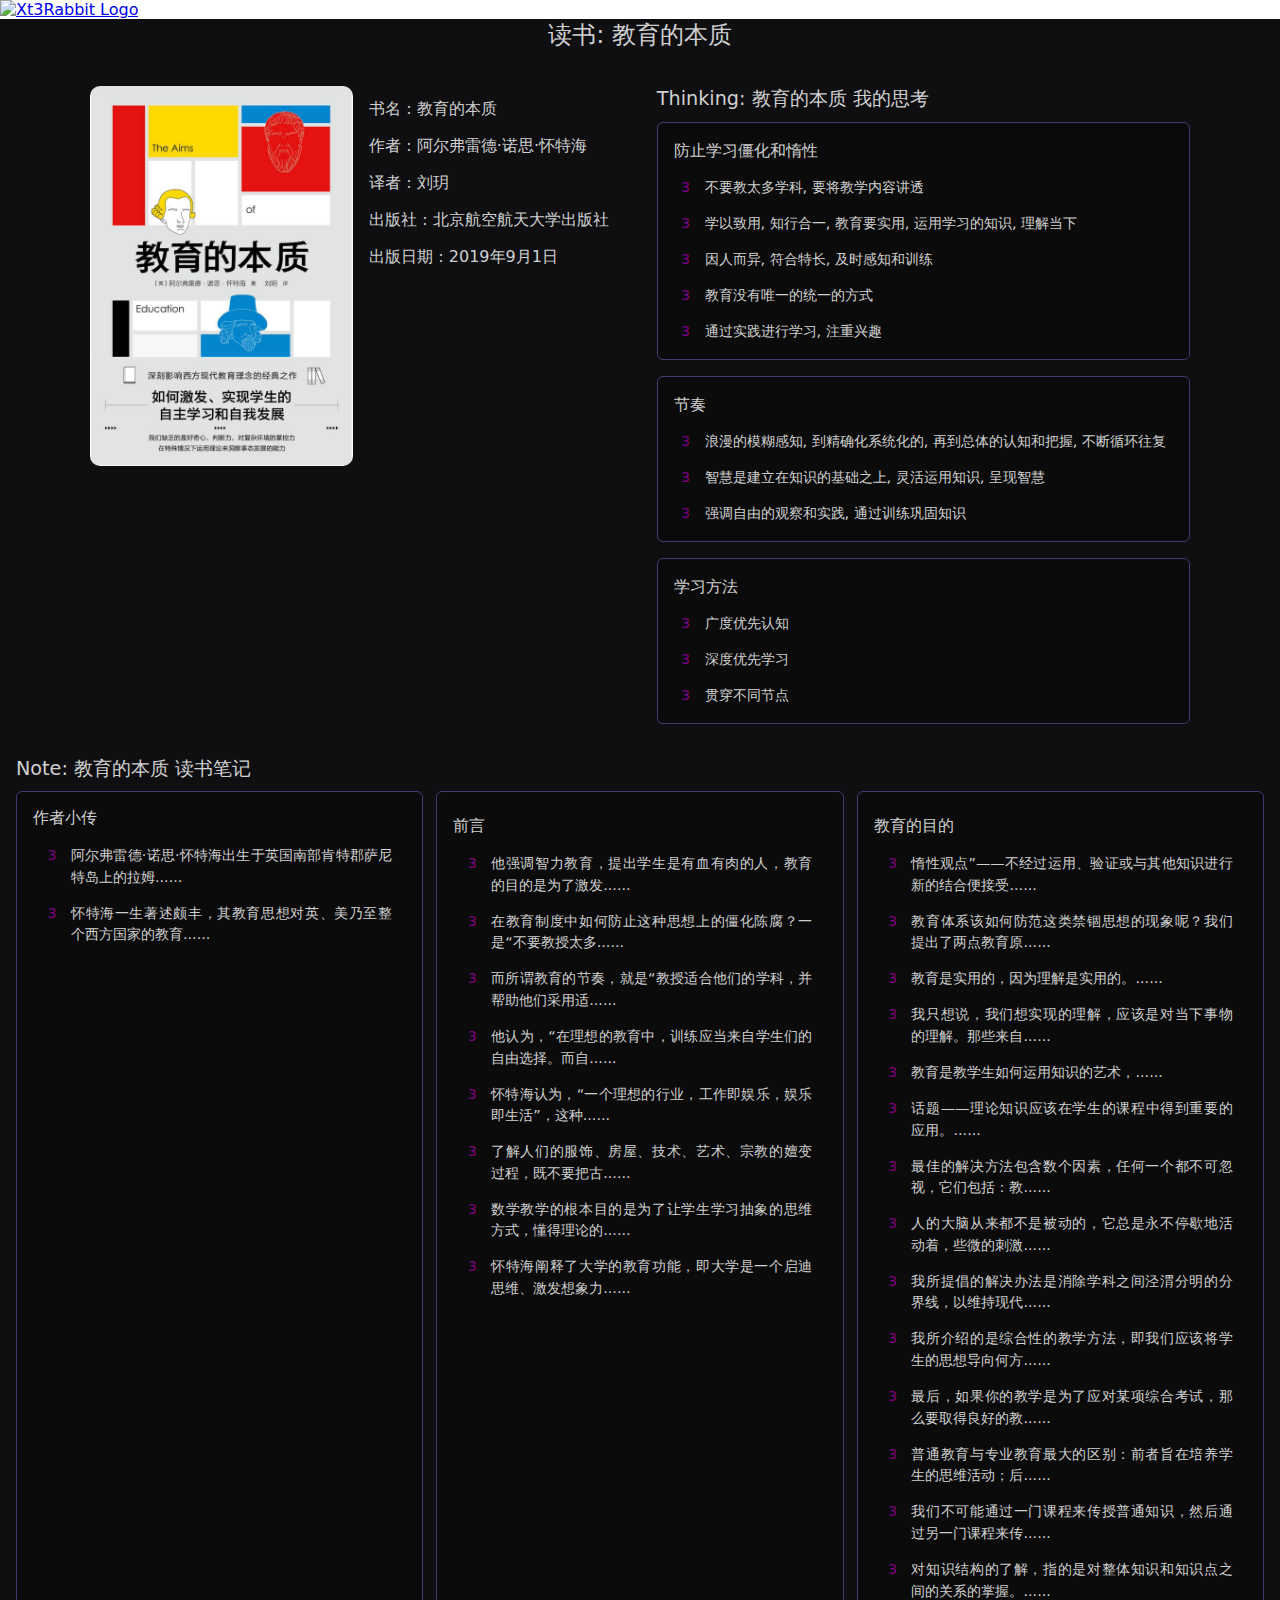
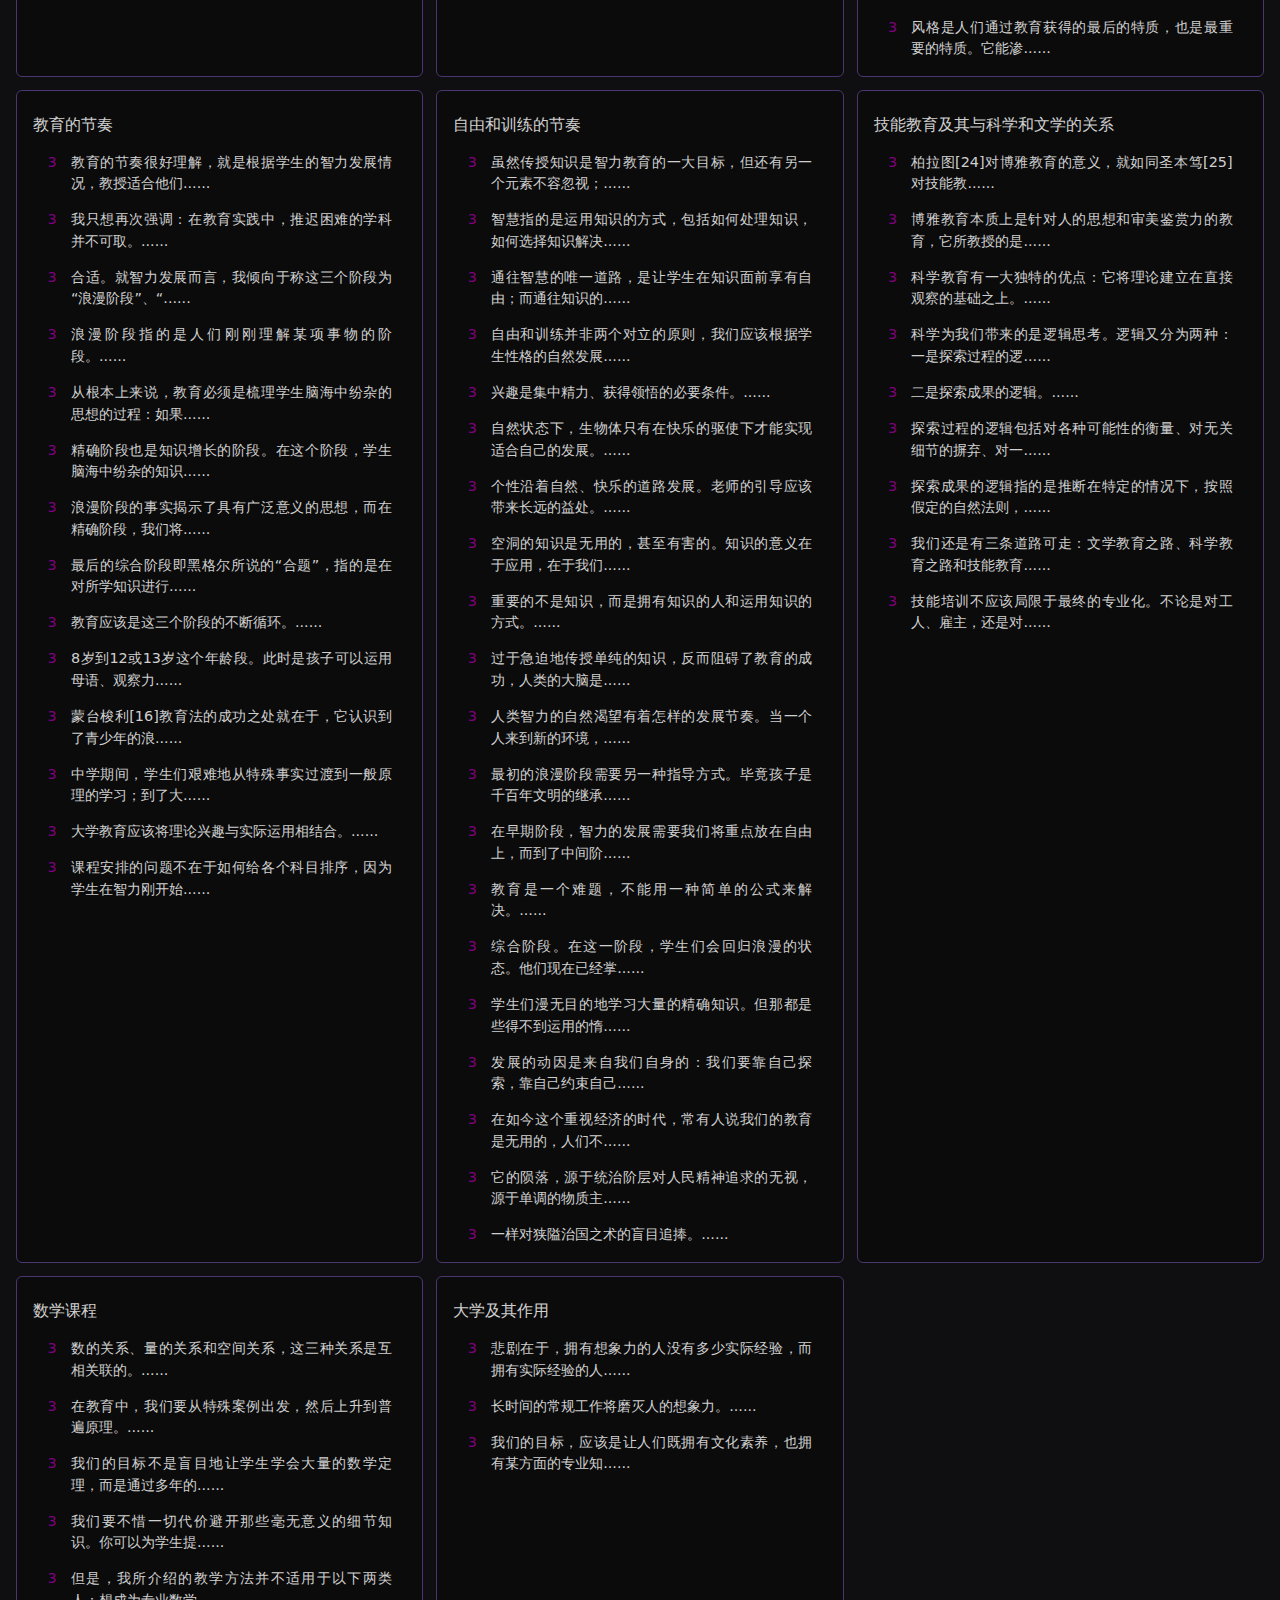
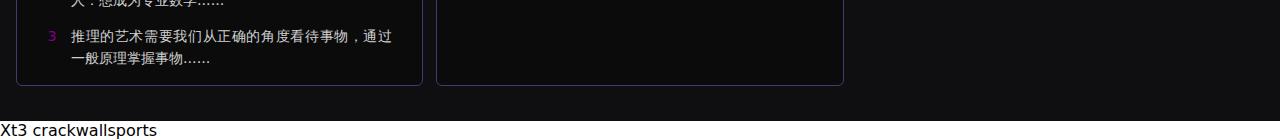
==== Topics/Notes/教育的本质/教育的本质.html @ 8de498bb "Update 20220826 修改样式" ====
<!DOCTYPE html>

  <html>
    <head>
      <meta charset='utf-8'>
      <link rel='stylesheet' href='/Space/style.css'>
      <link rel='stylesheet' href='style-show.css'>
    </head>
    <body>
      <header class='site-header'>
        <a class='logo' href='/Space/index.html'>
          <img src='/Space/Resource/carrot-y.png' alt='Xt3Rabbit Logo'>
        </a>
      </header>
      <div class='Content'>
        <div class='Title'>读书: 教育的本质
        </div>
        <br>
        <div class='Box'>
  <div class='Book'>
    <img class='Book-cover' src='Resource/教育的本质-封面.png' alt='教育的本质-封面'>
    <div class='Book-info'>
      <ul>
        <li>书名 : 教育的本质
        </li>
        <li>作者 : 阿尔弗雷德·诺思·怀特海
        </li>
        <li>译者 : 刘玥
        </li>
        <li>出版社 : 北京航空航天大学出版社
        </li>
        <li>出版日期 : 2019年9月1日
        </li>
      </ul>
    </div>
  </div>
  <div class='Thinking'>
    <div class='Thinking-title'>Thinking: 教育的本质 我的思考
    </div>
    <div class='Thinking-content'>
  <div class='o-list'>
  <div class='o-list-n'>
  <div class='o-kv'>
    <div class='o-kv-k'>防止学习僵化和惰性
    </div>
    <div class='o-kv-v'>
  <div class='o-list'>
  <div class='o-list-n'>不要教太多学科, 要将教学内容讲透
  </div>
  <div class='o-list-n'>学以致用, 知行合一, 教育要实用, 运用学习的知识, 理解当下
  </div>
  <div class='o-list-n'>因人而异, 符合特长, 及时感知和训练
  </div>
  <div class='o-list-n'>教育没有唯一的统一的方式
  </div>
  <div class='o-list-n'>通过实践进行学习, 注重兴趣
  </div>
  </div>
    </div>
  </div>
  </div>
  <div class='o-list-n'>
  <div class='o-kv'>
    <div class='o-kv-k'>节奏
    </div>
    <div class='o-kv-v'>
  <div class='o-list'>
  <div class='o-list-n'>浪漫的模糊感知, 到精确化系统化的, 再到总体的认知和把握, 不断循环往复
  </div>
  <div class='o-list-n'>智慧是建立在知识的基础之上, 灵活运用知识, 呈现智慧
  </div>
  <div class='o-list-n'>强调自由的观察和实践, 通过训练巩固知识
  </div>
  </div>
    </div>
  </div>
  </div>
  <div class='o-list-n'>
  <div class='o-kv'>
    <div class='o-kv-k'>学习方法
    </div>
    <div class='o-kv-v'>
  <div class='o-list'>
  <div class='o-list-n'>广度优先认知
  </div>
  <div class='o-list-n'>深度优先学习
  </div>
  <div class='o-list-n'>贯穿不同节点
  </div>
  </div>
    </div>
  </div>
  </div>
  </div>
    </div>
  </div>
  <div class='Note'>
    <div class='Note-title'>Note: 教育的本质 读书笔记
    </div>
    <div class='Note-chapters'>
  <div class='Chapter'>
    <div class='Chapter-title'>
      <div class='Title-content'>作者小传
      </div>
    </div>
  <div class='Chapter-text'>
    <div class='Text-content'>阿尔弗雷德·诺思·怀特海出生于英国南部肯特郡萨尼特岛上的拉姆......
    </div>
  </div>
  <div class='Chapter-text'>
    <div class='Text-content'>怀特海一生著述颇丰，其教育思想对英、美乃至整个西方国家的教育......
    </div>
  </div>
  </div>
  <div class='Chapter'>
    <div class='Chapter-title'>
      <div class='Title-content'>前言
      </div>
    </div>
  <div class='Chapter-text'>
    <div class='Text-content'>他强调智力教育，提出学生是有血有肉的人，教育的目的是为了激发......
    </div>
  </div>
  <div class='Chapter-text'>
    <div class='Text-content'>在教育制度中如何防止这种思想上的僵化陈腐？一是“不要教授太多......
    </div>
  </div>
  <div class='Chapter-text'>
    <div class='Text-content'>而所谓教育的节奏，就是“教授适合他们的学科，并帮助他们采用适......
    </div>
  </div>
  <div class='Chapter-text'>
    <div class='Text-content'>他认为，“在理想的教育中，训练应当来自学生们的自由选择。而自......
    </div>
  </div>
  <div class='Chapter-text'>
    <div class='Text-content'>怀特海认为，“一个理想的行业，工作即娱乐，娱乐即生活”，这种......
    </div>
  </div>
  <div class='Chapter-text'>
    <div class='Text-content'>了解人们的服饰、房屋、技术、艺术、宗教的嬗变过程，既不要把古......
    </div>
  </div>
  <div class='Chapter-text'>
    <div class='Text-content'>数学教学的根本目的是为了让学生学习抽象的思维方式，懂得理论的......
    </div>
  </div>
  <div class='Chapter-text'>
    <div class='Text-content'>怀特海阐释了大学的教育功能，即大学是一个启迪思维、激发想象力......
    </div>
  </div>
  </div>
  <div class='Chapter'>
    <div class='Chapter-title'>
      <div class='Title-content'>教育的目的
      </div>
    </div>
  <div class='Chapter-text'>
    <div class='Text-content'>惰性观点”——不经过运用、验证或与其他知识进行新的结合便接受......
    </div>
  </div>
  <div class='Chapter-text'>
    <div class='Text-content'>教育体系该如何防范这类禁锢思想的现象呢？我们提出了两点教育原......
    </div>
  </div>
  <div class='Chapter-text'>
    <div class='Text-content'>教育是实用的，因为理解是实用的。......
    </div>
  </div>
  <div class='Chapter-text'>
    <div class='Text-content'>我只想说，我们想实现的理解，应该是对当下事物的理解。那些来自......
    </div>
  </div>
  <div class='Chapter-text'>
    <div class='Text-content'>教育是教学生如何运用知识的艺术，......
    </div>
  </div>
  <div class='Chapter-text'>
    <div class='Text-content'>话题——理论知识应该在学生的课程中得到重要的应用。......
    </div>
  </div>
  <div class='Chapter-text'>
    <div class='Text-content'>最佳的解决方法包含数个因素，任何一个都不可忽视，它们包括：教......
    </div>
  </div>
  <div class='Chapter-text'>
    <div class='Text-content'>人的大脑从来都不是被动的，它总是永不停歇地活动着，些微的刺激......
    </div>
  </div>
  <div class='Chapter-text'>
    <div class='Text-content'>我所提倡的解决办法是消除学科之间泾渭分明的分界线，以维持现代......
    </div>
  </div>
  <div class='Chapter-text'>
    <div class='Text-content'>我所介绍的是综合性的教学方法，即我们应该将学生的思想导向何方......
    </div>
  </div>
  <div class='Chapter-text'>
    <div class='Text-content'>最后，如果你的教学是为了应对某项综合考试，那么要取得良好的教......
    </div>
  </div>
  <div class='Chapter-text'>
    <div class='Text-content'>普通教育与专业教育最大的区别：前者旨在培养学生的思维活动；后......
    </div>
  </div>
  <div class='Chapter-text'>
    <div class='Text-content'>我们不可能通过一门课程来传授普通知识，然后通过另一门课程来传......
    </div>
  </div>
  <div class='Chapter-text'>
    <div class='Text-content'>对知识结构的了解，指的是对整体知识和知识点之间的关系的掌握。......
    </div>
  </div>
  <div class='Chapter-text'>
    <div class='Text-content'>风格是人们通过教育获得的最后的特质，也是最重要的特质。它能渗......
    </div>
  </div>
  </div>
  <div class='Chapter'>
    <div class='Chapter-title'>
      <div class='Title-content'>教育的节奏
      </div>
    </div>
  <div class='Chapter-text'>
    <div class='Text-content'>教育的节奏很好理解，就是根据学生的智力发展情况，教授适合他们......
    </div>
  </div>
  <div class='Chapter-text'>
    <div class='Text-content'>我只想再次强调：在教育实践中，推迟困难的学科并不可取。......
    </div>
  </div>
  <div class='Chapter-text'>
    <div class='Text-content'>合适。就智力发展而言，我倾向于称这三个阶段为“浪漫阶段”、“......
    </div>
  </div>
  <div class='Chapter-text'>
    <div class='Text-content'>浪漫阶段指的是人们刚刚理解某项事物的阶段。......
    </div>
  </div>
  <div class='Chapter-text'>
    <div class='Text-content'>从根本上来说，教育必须是梳理学生脑海中纷杂的思想的过程：如果......
    </div>
  </div>
  <div class='Chapter-text'>
    <div class='Text-content'>精确阶段也是知识增长的阶段。在这个阶段，学生脑海中纷杂的知识......
    </div>
  </div>
  <div class='Chapter-text'>
    <div class='Text-content'>浪漫阶段的事实揭示了具有广泛意义的思想，而在精确阶段，我们将......
    </div>
  </div>
  <div class='Chapter-text'>
    <div class='Text-content'>最后的综合阶段即黑格尔所说的“合题”，指的是在对所学知识进行......
    </div>
  </div>
  <div class='Chapter-text'>
    <div class='Text-content'>教育应该是这三个阶段的不断循环。......
    </div>
  </div>
  <div class='Chapter-text'>
    <div class='Text-content'>8岁到12或13岁这个年龄段。此时是孩子可以运用母语、观察力......
    </div>
  </div>
  <div class='Chapter-text'>
    <div class='Text-content'>蒙台梭利[16]教育法的成功之处就在于，它认识到了青少年的浪......
    </div>
  </div>
  <div class='Chapter-text'>
    <div class='Text-content'>中学期间，学生们艰难地从特殊事实过渡到一般原理的学习；到了大......
    </div>
  </div>
  <div class='Chapter-text'>
    <div class='Text-content'>大学教育应该将理论兴趣与实际运用相结合。......
    </div>
  </div>
  <div class='Chapter-text'>
    <div class='Text-content'>课程安排的问题不在于如何给各个科目排序，因为学生在智力刚开始......
    </div>
  </div>
  </div>
  <div class='Chapter'>
    <div class='Chapter-title'>
      <div class='Title-content'>自由和训练的节奏
      </div>
    </div>
  <div class='Chapter-text'>
    <div class='Text-content'>虽然传授知识是智力教育的一大目标，但还有另一个元素不容忽视；......
    </div>
  </div>
  <div class='Chapter-text'>
    <div class='Text-content'>智慧指的是运用知识的方式，包括如何处理知识，如何选择知识解决......
    </div>
  </div>
  <div class='Chapter-text'>
    <div class='Text-content'>通往智慧的唯一道路，是让学生在知识面前享有自由；而通往知识的......
    </div>
  </div>
  <div class='Chapter-text'>
    <div class='Text-content'>自由和训练并非两个对立的原则，我们应该根据学生性格的自然发展......
    </div>
  </div>
  <div class='Chapter-text'>
    <div class='Text-content'>兴趣是集中精力、获得领悟的必要条件。......
    </div>
  </div>
  <div class='Chapter-text'>
    <div class='Text-content'>自然状态下，生物体只有在快乐的驱使下才能实现适合自己的发展。......
    </div>
  </div>
  <div class='Chapter-text'>
    <div class='Text-content'>个性沿着自然、快乐的道路发展。老师的引导应该带来长远的益处。......
    </div>
  </div>
  <div class='Chapter-text'>
    <div class='Text-content'>空洞的知识是无用的，甚至有害的。知识的意义在于应用，在于我们......
    </div>
  </div>
  <div class='Chapter-text'>
    <div class='Text-content'>重要的不是知识，而是拥有知识的人和运用知识的方式。......
    </div>
  </div>
  <div class='Chapter-text'>
    <div class='Text-content'>过于急迫地传授单纯的知识，反而阻碍了教育的成功，人类的大脑是......
    </div>
  </div>
  <div class='Chapter-text'>
    <div class='Text-content'>人类智力的自然渴望有着怎样的发展节奏。当一个人来到新的环境，......
    </div>
  </div>
  <div class='Chapter-text'>
    <div class='Text-content'>最初的浪漫阶段需要另一种指导方式。毕竟孩子是千百年文明的继承......
    </div>
  </div>
  <div class='Chapter-text'>
    <div class='Text-content'>在早期阶段，智力的发展需要我们将重点放在自由上，而到了中间阶......
    </div>
  </div>
  <div class='Chapter-text'>
    <div class='Text-content'>教育是一个难题，不能用一种简单的公式来解决。......
    </div>
  </div>
  <div class='Chapter-text'>
    <div class='Text-content'>综合阶段。在这一阶段，学生们会回归浪漫的状态。他们现在已经掌......
    </div>
  </div>
  <div class='Chapter-text'>
    <div class='Text-content'>学生们漫无目的地学习大量的精确知识。但那都是些得不到运用的惰......
    </div>
  </div>
  <div class='Chapter-text'>
    <div class='Text-content'>发展的动因是来自我们自身的：我们要靠自己探索，靠自己约束自己......
    </div>
  </div>
  <div class='Chapter-text'>
    <div class='Text-content'>在如今这个重视经济的时代，常有人说我们的教育是无用的，人们不......
    </div>
  </div>
  <div class='Chapter-text'>
    <div class='Text-content'>它的陨落，源于统治阶层对人民精神追求的无视，源于单调的物质主......
    </div>
  </div>
  <div class='Chapter-text'>
    <div class='Text-content'>一样对狭隘治国之术的盲目追捧。......
    </div>
  </div>
  </div>
  <div class='Chapter'>
    <div class='Chapter-title'>
      <div class='Title-content'>技能教育及其与科学和文学的关系
      </div>
    </div>
  <div class='Chapter-text'>
    <div class='Text-content'>柏拉图[24]对博雅教育的意义，就如同圣本笃[25]对技能教......
    </div>
  </div>
  <div class='Chapter-text'>
    <div class='Text-content'>博雅教育本质上是针对人的思想和审美鉴赏力的教育，它所教授的是......
    </div>
  </div>
  <div class='Chapter-text'>
    <div class='Text-content'>科学教育有一大独特的优点：它将理论建立在直接观察的基础之上。......
    </div>
  </div>
  <div class='Chapter-text'>
    <div class='Text-content'>科学为我们带来的是逻辑思考。逻辑又分为两种：一是探索过程的逻......
    </div>
  </div>
  <div class='Chapter-text'>
    <div class='Text-content'>二是探索成果的逻辑。......
    </div>
  </div>
  <div class='Chapter-text'>
    <div class='Text-content'>探索过程的逻辑包括对各种可能性的衡量、对无关细节的摒弃、对一......
    </div>
  </div>
  <div class='Chapter-text'>
    <div class='Text-content'>探索成果的逻辑指的是推断在特定的情况下，按照假定的自然法则，......
    </div>
  </div>
  <div class='Chapter-text'>
    <div class='Text-content'>我们还是有三条道路可走：文学教育之路、科学教育之路和技能教育......
    </div>
  </div>
  <div class='Chapter-text'>
    <div class='Text-content'>技能培训不应该局限于最终的专业化。不论是对工人、雇主，还是对......
    </div>
  </div>
  </div>
  <div class='Chapter'>
    <div class='Chapter-title'>
      <div class='Title-content'>数学课程
      </div>
    </div>
  <div class='Chapter-text'>
    <div class='Text-content'>数的关系、量的关系和空间关系，这三种关系是互相关联的。......
    </div>
  </div>
  <div class='Chapter-text'>
    <div class='Text-content'>在教育中，我们要从特殊案例出发，然后上升到普遍原理。......
    </div>
  </div>
  <div class='Chapter-text'>
    <div class='Text-content'>我们的目标不是盲目地让学生学会大量的数学定理，而是通过多年的......
    </div>
  </div>
  <div class='Chapter-text'>
    <div class='Text-content'>我们要不惜一切代价避开那些毫无意义的细节知识。你可以为学生提......
    </div>
  </div>
  <div class='Chapter-text'>
    <div class='Text-content'>但是，我所介绍的教学方法并不适用于以下两类人：想成为专业数学......
    </div>
  </div>
  <div class='Chapter-text'>
    <div class='Text-content'>推理的艺术需要我们从正确的角度看待事物，通过一般原理掌握事物......
    </div>
  </div>
  </div>
  <div class='Chapter'>
    <div class='Chapter-title'>
      <div class='Title-content'>大学及其作用
      </div>
    </div>
  <div class='Chapter-text'>
    <div class='Text-content'>悲剧在于，拥有想象力的人没有多少实际经验，而拥有实际经验的人......
    </div>
  </div>
  <div class='Chapter-text'>
    <div class='Text-content'>长时间的常规工作将磨灭人的想象力。......
    </div>
  </div>
  <div class='Chapter-text'>
    <div class='Text-content'>我们的目标，应该是让人们既拥有文化素养，也拥有某方面的专业知......
    </div>
  </div>
  </div>
    </div>
  </div>
        </div>
        <br>
      </div>
      <footer class='site-footer'>Xt3 crackwallsports
      </footer>
    </body>
  </html>
---- Topics/Notes/教育的本质/style-show.css ----
/* 全局 盒模型 设置 */
:root {
    box-sizing: border-box;
    font-size: 1.5em;
}
*, ::before, ::after {
    box-sizing: inherit;
}

body {
    font-family: system-ui;
    margin: 0;
    padding: 0;
}

ul {
    list-style-type: none;
    padding: 0;
    margin: 0;
}

@media (min-width: 50em){
    :root {
        font-size: 1em;        
    }

}


.Content {
    margin: 0 auto;
    background-color: rgba(15, 15, 18, 1);
    color: rgb(208, 208, 208);
}
.Title {
    text-align: center;
    font-size: 1.5rem;
}
.Box {
    display: flex;
    flex-wrap: wrap;
    justify-content: center;
}



.Book {
    padding: 1em;
    display: flex;
    flex-wrap: wrap;
    justify-content: center;
}
img.Book-cover {
    max-height: 380px;
    border-radius: 10px;
}
.Book-info {
    padding: .8em 1em; 
}
.Book-info li+li {
    padding-top: 1em;
}







.Thinking {
    padding: 1em;
}
.Thinking-title {
    margin-bottom: .5em;
    font-size: 1.2rem;
    
}
.Thinking-content {
    line-height: 1.5;
    
}

.o-list{
  
}
.o-kv-v .o-list-n::before{
    content: "3";
    margin-right: 1em;
    color: purple;
    vertical-align: baseline;
}
.o-list-n{
    padding: 1em;
    border: 1px solid rgb(75, 54, 113);
    border-radius: 6px;
    background-color: rgba(11, 11, 11, 1);
    color: color: rgb(208, 208, 208);
}
.o-list-n + .o-list-n {
    margin-top: 1em;
}

.o-kv{}
.o-kv-k{
}
.o-kv-v{
    margin-top: 1em;
    font-size: .9em;
}
.o-kv-v .o-list-n {
    border: 0;
    padding: 0 .5em;
}
.o-kv .o-kv {
    font-size: .95em;
}


.Note {
    padding: 1em;
    width: 100%;
}
.Note-title {
    margin-bottom: .5em;
    font-size: 1.2rem;
}
.Note-chapters {
    display: grid;
    grid-template-columns: repeat(auto-fill, minmax(380px, 1fr));
    grid-gap: .8em;
    justify-items: center;   
}
.Chapter {
    padding: 1em;
    border: 1px solid rgb(75, 54, 113);
    border-radius: 6px;
    background-color: rgba(11, 11, 11, 1);
    color: color: rgb(208, 208, 208);
    
}

.Chapter + .Chapter {
    padding-top: 1.5em;
}
.Chapter-title {
    margin-bottom: 1em;
}
.Title-content {
}

.Chapter-text {
    padding: 0 1em;
    font-size: 0.9rem;
    display: flex;
    align-items: baseline;
}
.Chapter-text + .Chapter-text {
    padding-top: 1em;
}
.Chapter-text::before{
    content: "3";
    margin-right: 1em;
    color: purple;
    vertical-align: baseline;
    
}
.Text-content {
    
    text-align: justify;
    line-height: 1.5;
}
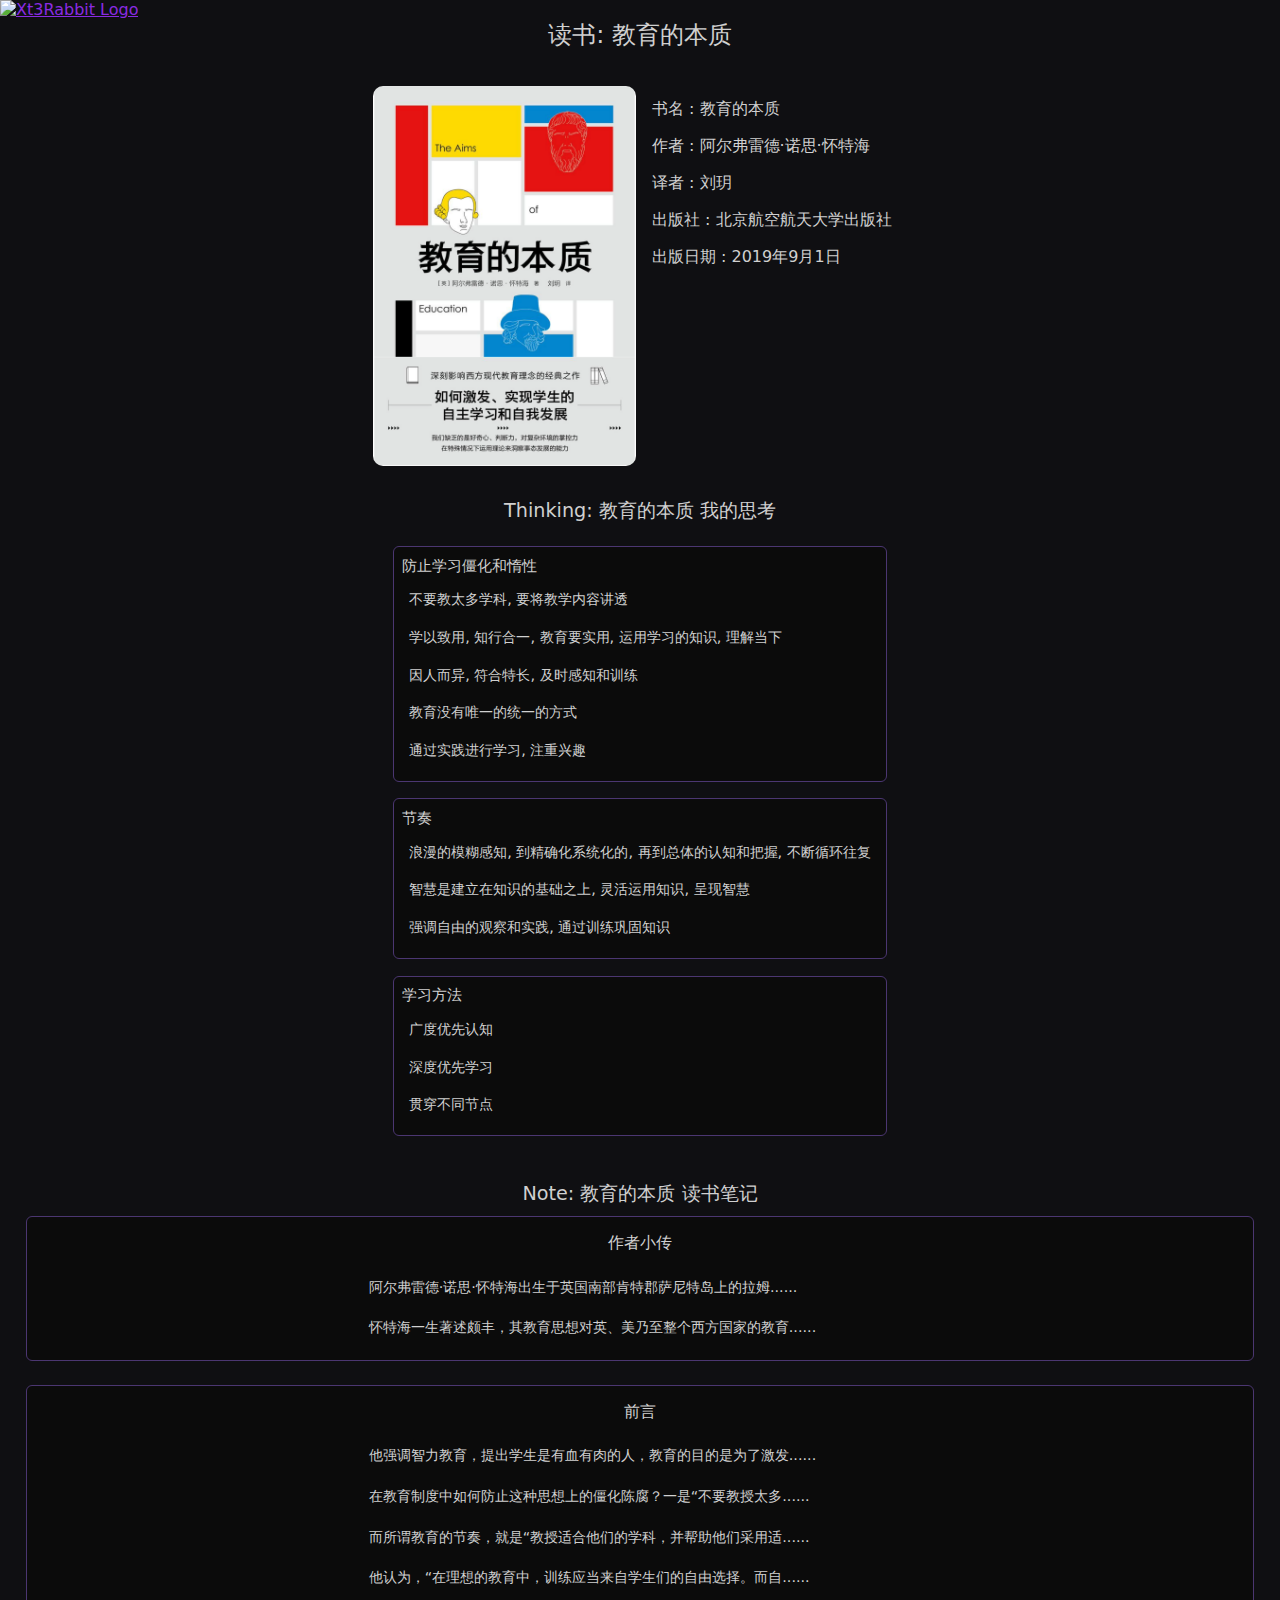
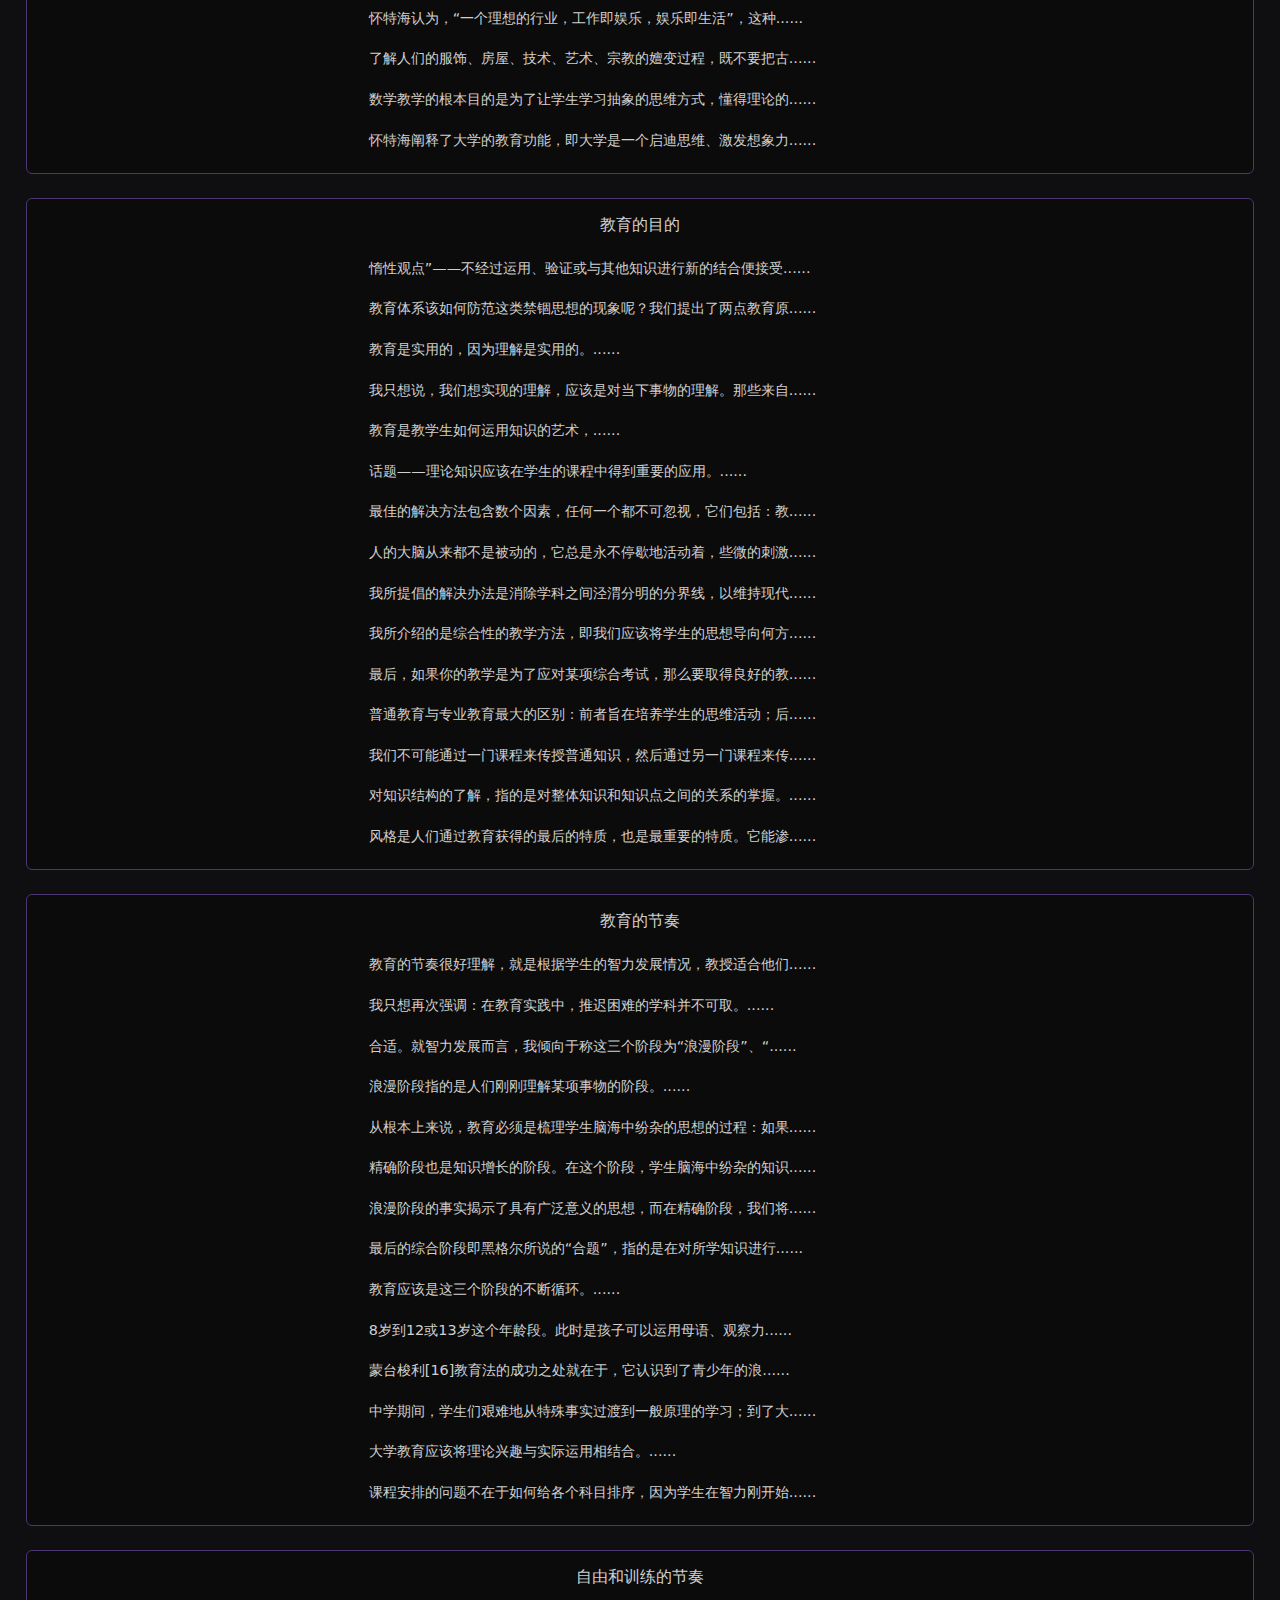
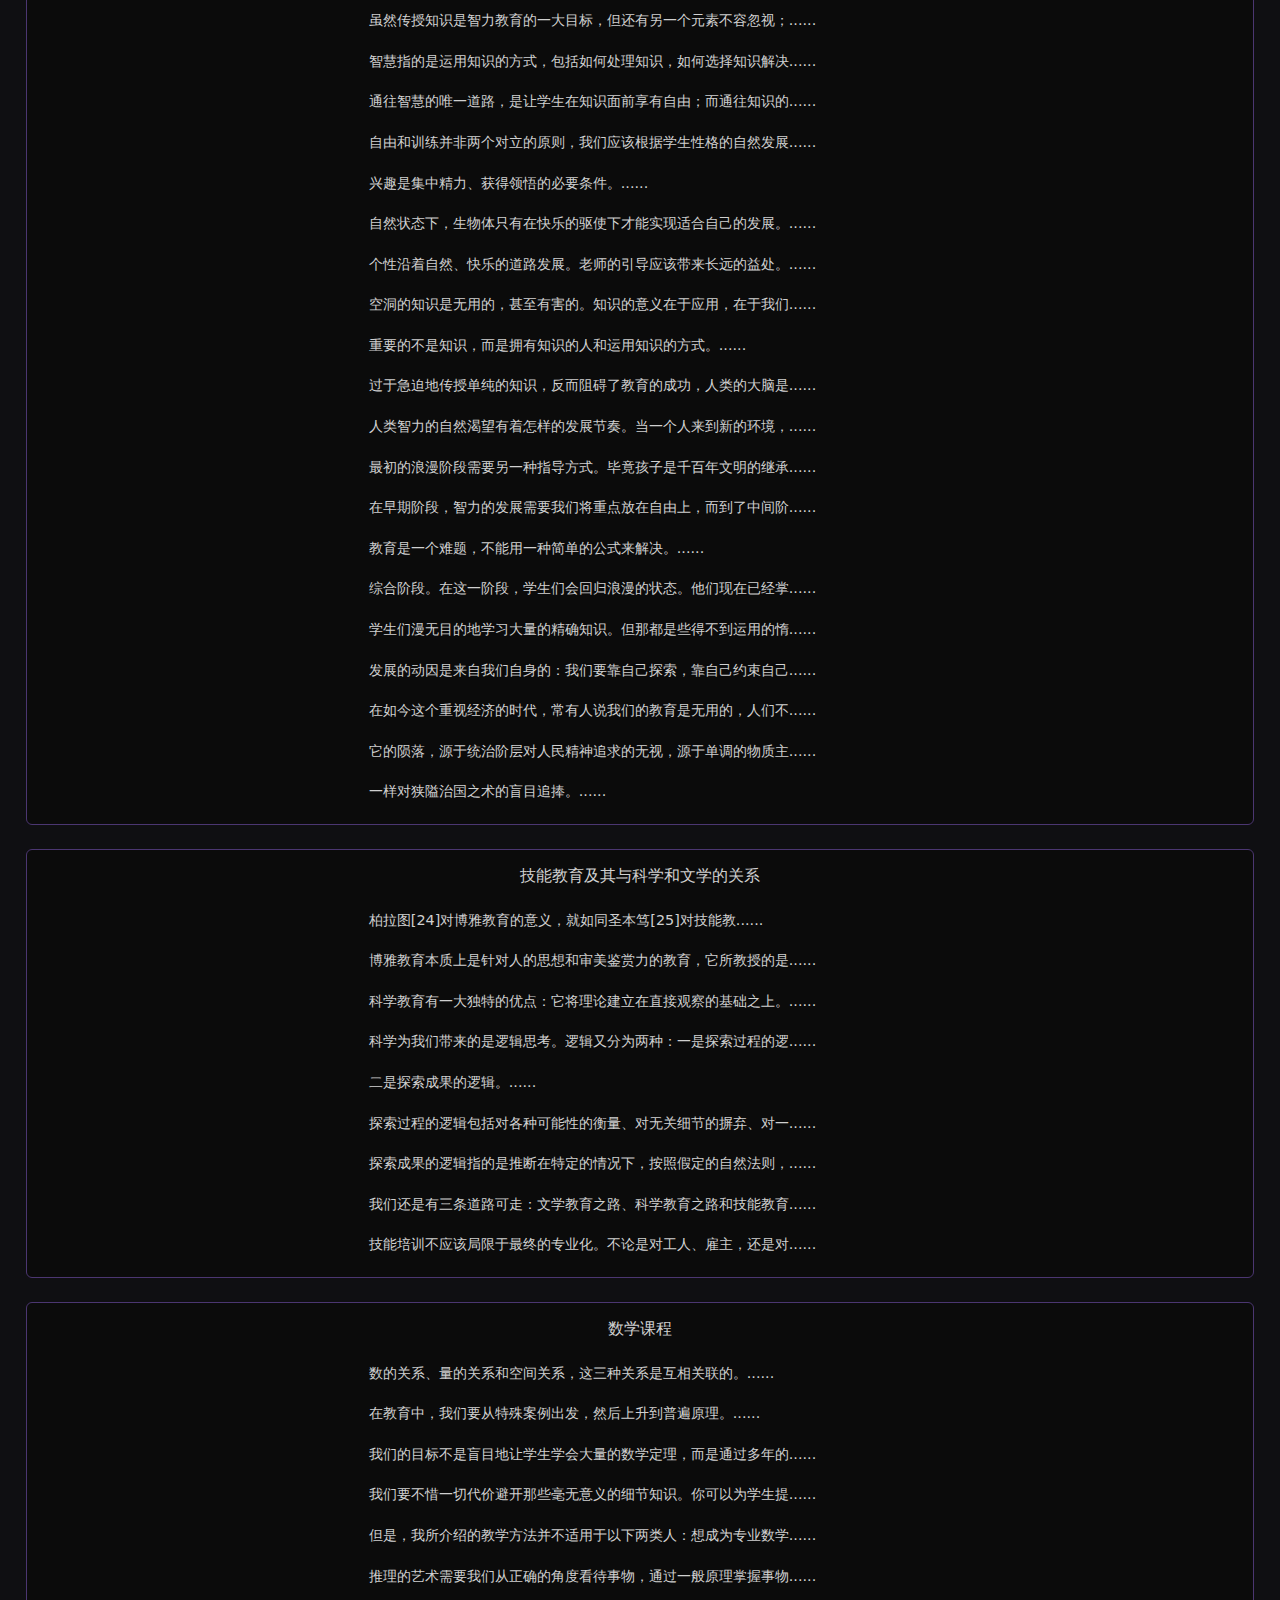
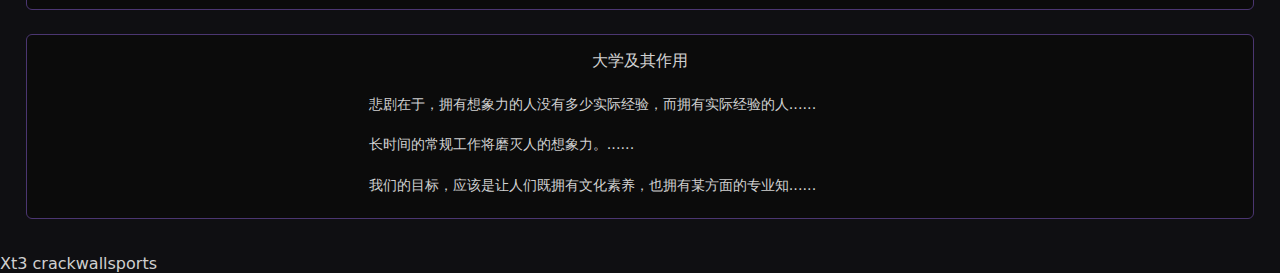
==== commit 67e3bd83: "Update 20230326" ====
--- a/Topics/Notes/教育的本质/教育的本质.html
+++ b/Topics/Notes/教育的本质/教育的本质.html
@@ -1,465 +1,314 @@
 <!DOCTYPE html>
 
-  <html>
-    <head>
-      <meta charset='utf-8'>
-      <link rel='stylesheet' href='/Space/style.css'>
-      <link rel='stylesheet' href='style-show.css'>
-    </head>
-    <body>
-      <header class='site-header'>
-        <a class='logo' href='/Space/index.html'>
-          <img src='/Space/Resource/carrot-y.png' alt='Xt3Rabbit Logo'>
-        </a>
-      </header>
-      <div class='Content'>
-        <div class='Title'>读书: 教育的本质
-        </div>
-        <br>
-        <div class='Box'>
-  <div class='Book'>
-    <img class='Book-cover' src='Resource/教育的本质-封面.png' alt='教育的本质-封面'>
-    <div class='Book-info'>
-      <ul>
-        <li>书名 : 教育的本质
-        </li>
-        <li>作者 : 阿尔弗雷德·诺思·怀特海
-        </li>
-        <li>译者 : 刘玥
-        </li>
-        <li>出版社 : 北京航空航天大学出版社
-        </li>
-        <li>出版日期 : 2019年9月1日
-        </li>
-      </ul>
+<html>
+  <head>
+    <meta charset='utf-8'>
+    <meta name='description' content='?'>
+    <meta name='author' content='Xt3'>
+<link rel='stylesheet' href='style.css'>
+<link rel='stylesheet' href='o-style.css'>
+<link rel='stylesheet' href='/Space/style.css'>
+  </head>
+  <body>
+<header class='site-header'>
+  <a class='logo' href='/Space/index.html'>
+    <img src='/Space/Resource/carrot-y.png' alt='Xt3Rabbit Logo'>
+  </a>
+</header>
+    <div class='Content'>
+      <div class='Title'>读书: 教育的本质
+      </div>
+      <br>
+      <div class='Main'>
+<div class='Book'>
+  <img class='Book-Cover' src='Resource/教育的本质-封面.png' alt='教育的本质-封面'>
+  <div class='Book-info'>
+    <ul>
+      <li>书名 : 教育的本质
+      </li>
+      <li>作者 : 阿尔弗雷德·诺思·怀特海
+      </li>
+      <li>译者 : 刘玥
+      </li>
+      <li>出版社 : 北京航空航天大学出版社
+      </li>
+      <li>出版日期 : 2019年9月1日
+      </li>
+    </ul>
+  </div>
+</div>
+<div class='Thinking'>
+  <div class='Thinking-title'>Thinking: 教育的本质 我的思考
+  </div>
+  <div class='Thinking-content'>
+<div class='Lis'>
+<div class='Lis-i'>
+<div class='KVs'>
+  <div class='KVs-k'>防止学习僵化和惰性
+  </div>
+  <div class='KVs-v'>
+<div class='Lis'>
+<div class='Lis-i'>不要教太多学科, 要将教学内容讲透
+</div>
+<div class='Lis-i'>学以致用, 知行合一, 教育要实用, 运用学习的知识, 理解当下
+</div>
+<div class='Lis-i'>因人而异, 符合特长, 及时感知和训练
+</div>
+<div class='Lis-i'>教育没有唯一的统一的方式
+</div>
+<div class='Lis-i'>通过实践进行学习, 注重兴趣
+</div>
+</div>
+  </div>
+</div>
+</div>
+<div class='Lis-i'>
+<div class='KVs'>
+  <div class='KVs-k'>节奏
+  </div>
+  <div class='KVs-v'>
+<div class='Lis'>
+<div class='Lis-i'>浪漫的模糊感知, 到精确化系统化的, 再到总体的认知和把握, 不断循环往复
+</div>
+<div class='Lis-i'>智慧是建立在知识的基础之上, 灵活运用知识, 呈现智慧
+</div>
+<div class='Lis-i'>强调自由的观察和实践, 通过训练巩固知识
+</div>
+</div>
+  </div>
+</div>
+</div>
+<div class='Lis-i'>
+<div class='KVs'>
+  <div class='KVs-k'>学习方法
+  </div>
+  <div class='KVs-v'>
+<div class='Lis'>
+<div class='Lis-i'>广度优先认知
+</div>
+<div class='Lis-i'>深度优先学习
+</div>
+<div class='Lis-i'>贯穿不同节点
+</div>
+</div>
+  </div>
+</div>
+</div>
+</div>
+  </div>
+</div>
+<div class='Note'>
+  <div class='Note-Title'>Note: 教育的本质 读书笔记
+  </div>
+  <div class='Note-Chapters'>
+<div class='Chapter'>
+  <div class='Chapter-Title'>作者小传
+  </div>
+  <div class='Chapter-Sections'>
+<div class='Section'>阿尔弗雷德·诺思·怀特海出生于英国南部肯特郡萨尼特岛上的拉姆......
+</div>
+<div class='Section'>怀特海一生著述颇丰，其教育思想对英、美乃至整个西方国家的教育......
+</div>
+  </div>
+</div>
+<div class='Chapter'>
+  <div class='Chapter-Title'>前言
+  </div>
+  <div class='Chapter-Sections'>
+<div class='Section'>他强调智力教育，提出学生是有血有肉的人，教育的目的是为了激发......
+</div>
+<div class='Section'>在教育制度中如何防止这种思想上的僵化陈腐？一是“不要教授太多......
+</div>
+<div class='Section'>而所谓教育的节奏，就是“教授适合他们的学科，并帮助他们采用适......
+</div>
+<div class='Section'>他认为，“在理想的教育中，训练应当来自学生们的自由选择。而自......
+</div>
+<div class='Section'>怀特海认为，“一个理想的行业，工作即娱乐，娱乐即生活”，这种......
+</div>
+<div class='Section'>了解人们的服饰、房屋、技术、艺术、宗教的嬗变过程，既不要把古......
+</div>
+<div class='Section'>数学教学的根本目的是为了让学生学习抽象的思维方式，懂得理论的......
+</div>
+<div class='Section'>怀特海阐释了大学的教育功能，即大学是一个启迪思维、激发想象力......
+</div>
+  </div>
+</div>
+<div class='Chapter'>
+  <div class='Chapter-Title'>教育的目的
+  </div>
+  <div class='Chapter-Sections'>
+<div class='Section'>惰性观点”——不经过运用、验证或与其他知识进行新的结合便接受......
+</div>
+<div class='Section'>教育体系该如何防范这类禁锢思想的现象呢？我们提出了两点教育原......
+</div>
+<div class='Section'>教育是实用的，因为理解是实用的。......
+</div>
+<div class='Section'>我只想说，我们想实现的理解，应该是对当下事物的理解。那些来自......
+</div>
+<div class='Section'>教育是教学生如何运用知识的艺术，......
+</div>
+<div class='Section'>话题——理论知识应该在学生的课程中得到重要的应用。......
+</div>
+<div class='Section'>最佳的解决方法包含数个因素，任何一个都不可忽视，它们包括：教......
+</div>
+<div class='Section'>人的大脑从来都不是被动的，它总是永不停歇地活动着，些微的刺激......
+</div>
+<div class='Section'>我所提倡的解决办法是消除学科之间泾渭分明的分界线，以维持现代......
+</div>
+<div class='Section'>我所介绍的是综合性的教学方法，即我们应该将学生的思想导向何方......
+</div>
+<div class='Section'>最后，如果你的教学是为了应对某项综合考试，那么要取得良好的教......
+</div>
+<div class='Section'>普通教育与专业教育最大的区别：前者旨在培养学生的思维活动；后......
+</div>
+<div class='Section'>我们不可能通过一门课程来传授普通知识，然后通过另一门课程来传......
+</div>
+<div class='Section'>对知识结构的了解，指的是对整体知识和知识点之间的关系的掌握。......
+</div>
+<div class='Section'>风格是人们通过教育获得的最后的特质，也是最重要的特质。它能渗......
+</div>
+  </div>
+</div>
+<div class='Chapter'>
+  <div class='Chapter-Title'>教育的节奏
+  </div>
+  <div class='Chapter-Sections'>
+<div class='Section'>教育的节奏很好理解，就是根据学生的智力发展情况，教授适合他们......
+</div>
+<div class='Section'>我只想再次强调：在教育实践中，推迟困难的学科并不可取。......
+</div>
+<div class='Section'>合适。就智力发展而言，我倾向于称这三个阶段为“浪漫阶段”、“......
+</div>
+<div class='Section'>浪漫阶段指的是人们刚刚理解某项事物的阶段。......
+</div>
+<div class='Section'>从根本上来说，教育必须是梳理学生脑海中纷杂的思想的过程：如果......
+</div>
+<div class='Section'>精确阶段也是知识增长的阶段。在这个阶段，学生脑海中纷杂的知识......
+</div>
+<div class='Section'>浪漫阶段的事实揭示了具有广泛意义的思想，而在精确阶段，我们将......
+</div>
+<div class='Section'>最后的综合阶段即黑格尔所说的“合题”，指的是在对所学知识进行......
+</div>
+<div class='Section'>教育应该是这三个阶段的不断循环。......
+</div>
+<div class='Section'>8岁到12或13岁这个年龄段。此时是孩子可以运用母语、观察力......
+</div>
+<div class='Section'>蒙台梭利[16]教育法的成功之处就在于，它认识到了青少年的浪......
+</div>
+<div class='Section'>中学期间，学生们艰难地从特殊事实过渡到一般原理的学习；到了大......
+</div>
+<div class='Section'>大学教育应该将理论兴趣与实际运用相结合。......
+</div>
+<div class='Section'>课程安排的问题不在于如何给各个科目排序，因为学生在智力刚开始......
+</div>
+  </div>
+</div>
+<div class='Chapter'>
+  <div class='Chapter-Title'>自由和训练的节奏
+  </div>
+  <div class='Chapter-Sections'>
+<div class='Section'>虽然传授知识是智力教育的一大目标，但还有另一个元素不容忽视；......
+</div>
+<div class='Section'>智慧指的是运用知识的方式，包括如何处理知识，如何选择知识解决......
+</div>
+<div class='Section'>通往智慧的唯一道路，是让学生在知识面前享有自由；而通往知识的......
+</div>
+<div class='Section'>自由和训练并非两个对立的原则，我们应该根据学生性格的自然发展......
+</div>
+<div class='Section'>兴趣是集中精力、获得领悟的必要条件。......
+</div>
+<div class='Section'>自然状态下，生物体只有在快乐的驱使下才能实现适合自己的发展。......
+</div>
+<div class='Section'>个性沿着自然、快乐的道路发展。老师的引导应该带来长远的益处。......
+</div>
+<div class='Section'>空洞的知识是无用的，甚至有害的。知识的意义在于应用，在于我们......
+</div>
+<div class='Section'>重要的不是知识，而是拥有知识的人和运用知识的方式。......
+</div>
+<div class='Section'>过于急迫地传授单纯的知识，反而阻碍了教育的成功，人类的大脑是......
+</div>
+<div class='Section'>人类智力的自然渴望有着怎样的发展节奏。当一个人来到新的环境，......
+</div>
+<div class='Section'>最初的浪漫阶段需要另一种指导方式。毕竟孩子是千百年文明的继承......
+</div>
+<div class='Section'>在早期阶段，智力的发展需要我们将重点放在自由上，而到了中间阶......
+</div>
+<div class='Section'>教育是一个难题，不能用一种简单的公式来解决。......
+</div>
+<div class='Section'>综合阶段。在这一阶段，学生们会回归浪漫的状态。他们现在已经掌......
+</div>
+<div class='Section'>学生们漫无目的地学习大量的精确知识。但那都是些得不到运用的惰......
+</div>
+<div class='Section'>发展的动因是来自我们自身的：我们要靠自己探索，靠自己约束自己......
+</div>
+<div class='Section'>在如今这个重视经济的时代，常有人说我们的教育是无用的，人们不......
+</div>
+<div class='Section'>它的陨落，源于统治阶层对人民精神追求的无视，源于单调的物质主......
+</div>
+<div class='Section'>一样对狭隘治国之术的盲目追捧。......
+</div>
+  </div>
+</div>
+<div class='Chapter'>
+  <div class='Chapter-Title'>技能教育及其与科学和文学的关系
+  </div>
+  <div class='Chapter-Sections'>
+<div class='Section'>柏拉图[24]对博雅教育的意义，就如同圣本笃[25]对技能教......
+</div>
+<div class='Section'>博雅教育本质上是针对人的思想和审美鉴赏力的教育，它所教授的是......
+</div>
+<div class='Section'>科学教育有一大独特的优点：它将理论建立在直接观察的基础之上。......
+</div>
+<div class='Section'>科学为我们带来的是逻辑思考。逻辑又分为两种：一是探索过程的逻......
+</div>
+<div class='Section'>二是探索成果的逻辑。......
+</div>
+<div class='Section'>探索过程的逻辑包括对各种可能性的衡量、对无关细节的摒弃、对一......
+</div>
+<div class='Section'>探索成果的逻辑指的是推断在特定的情况下，按照假定的自然法则，......
+</div>
+<div class='Section'>我们还是有三条道路可走：文学教育之路、科学教育之路和技能教育......
+</div>
+<div class='Section'>技能培训不应该局限于最终的专业化。不论是对工人、雇主，还是对......
+</div>
+  </div>
+</div>
+<div class='Chapter'>
+  <div class='Chapter-Title'>数学课程
+  </div>
+  <div class='Chapter-Sections'>
+<div class='Section'>数的关系、量的关系和空间关系，这三种关系是互相关联的。......
+</div>
+<div class='Section'>在教育中，我们要从特殊案例出发，然后上升到普遍原理。......
+</div>
+<div class='Section'>我们的目标不是盲目地让学生学会大量的数学定理，而是通过多年的......
+</div>
+<div class='Section'>我们要不惜一切代价避开那些毫无意义的细节知识。你可以为学生提......
+</div>
+<div class='Section'>但是，我所介绍的教学方法并不适用于以下两类人：想成为专业数学......
+</div>
+<div class='Section'>推理的艺术需要我们从正确的角度看待事物，通过一般原理掌握事物......
+</div>
+  </div>
+</div>
+<div class='Chapter'>
+  <div class='Chapter-Title'>大学及其作用
+  </div>
+  <div class='Chapter-Sections'>
+<div class='Section'>悲剧在于，拥有想象力的人没有多少实际经验，而拥有实际经验的人......
+</div>
+<div class='Section'>长时间的常规工作将磨灭人的想象力。......
+</div>
+<div class='Section'>我们的目标，应该是让人们既拥有文化素养，也拥有某方面的专业知......
+</div>
+  </div>
+</div>
+  </div>
+</div>
+      </div>
+      <br>
     </div>
-  </div>
-  <div class='Thinking'>
-    <div class='Thinking-title'>Thinking: 教育的本质 我的思考
-    </div>
-    <div class='Thinking-content'>
-  <div class='o-list'>
-  <div class='o-list-n'>
-  <div class='o-kv'>
-    <div class='o-kv-k'>防止学习僵化和惰性
-    </div>
-    <div class='o-kv-v'>
-  <div class='o-list'>
-  <div class='o-list-n'>不要教太多学科, 要将教学内容讲透
-  </div>
-  <div class='o-list-n'>学以致用, 知行合一, 教育要实用, 运用学习的知识, 理解当下
-  </div>
-  <div class='o-list-n'>因人而异, 符合特长, 及时感知和训练
-  </div>
-  <div class='o-list-n'>教育没有唯一的统一的方式
-  </div>
-  <div class='o-list-n'>通过实践进行学习, 注重兴趣
-  </div>
-  </div>
-    </div>
-  </div>
-  </div>
-  <div class='o-list-n'>
-  <div class='o-kv'>
-    <div class='o-kv-k'>节奏
-    </div>
-    <div class='o-kv-v'>
-  <div class='o-list'>
-  <div class='o-list-n'>浪漫的模糊感知, 到精确化系统化的, 再到总体的认知和把握, 不断循环往复
-  </div>
-  <div class='o-list-n'>智慧是建立在知识的基础之上, 灵活运用知识, 呈现智慧
-  </div>
-  <div class='o-list-n'>强调自由的观察和实践, 通过训练巩固知识
-  </div>
-  </div>
-    </div>
-  </div>
-  </div>
-  <div class='o-list-n'>
-  <div class='o-kv'>
-    <div class='o-kv-k'>学习方法
-    </div>
-    <div class='o-kv-v'>
-  <div class='o-list'>
-  <div class='o-list-n'>广度优先认知
-  </div>
-  <div class='o-list-n'>深度优先学习
-  </div>
-  <div class='o-list-n'>贯穿不同节点
-  </div>
-  </div>
-    </div>
-  </div>
-  </div>
-  </div>
-    </div>
-  </div>
-  <div class='Note'>
-    <div class='Note-title'>Note: 教育的本质 读书笔记
-    </div>
-    <div class='Note-chapters'>
-  <div class='Chapter'>
-    <div class='Chapter-title'>
-      <div class='Title-content'>作者小传
-      </div>
-    </div>
-  <div class='Chapter-text'>
-    <div class='Text-content'>阿尔弗雷德·诺思·怀特海出生于英国南部肯特郡萨尼特岛上的拉姆......
-    </div>
-  </div>
-  <div class='Chapter-text'>
-    <div class='Text-content'>怀特海一生著述颇丰，其教育思想对英、美乃至整个西方国家的教育......
-    </div>
-  </div>
-  </div>
-  <div class='Chapter'>
-    <div class='Chapter-title'>
-      <div class='Title-content'>前言
-      </div>
-    </div>
-  <div class='Chapter-text'>
-    <div class='Text-content'>他强调智力教育，提出学生是有血有肉的人，教育的目的是为了激发......
-    </div>
-  </div>
-  <div class='Chapter-text'>
-    <div class='Text-content'>在教育制度中如何防止这种思想上的僵化陈腐？一是“不要教授太多......
-    </div>
-  </div>
-  <div class='Chapter-text'>
-    <div class='Text-content'>而所谓教育的节奏，就是“教授适合他们的学科，并帮助他们采用适......
-    </div>
-  </div>
-  <div class='Chapter-text'>
-    <div class='Text-content'>他认为，“在理想的教育中，训练应当来自学生们的自由选择。而自......
-    </div>
-  </div>
-  <div class='Chapter-text'>
-    <div class='Text-content'>怀特海认为，“一个理想的行业，工作即娱乐，娱乐即生活”，这种......
-    </div>
-  </div>
-  <div class='Chapter-text'>
-    <div class='Text-content'>了解人们的服饰、房屋、技术、艺术、宗教的嬗变过程，既不要把古......
-    </div>
-  </div>
-  <div class='Chapter-text'>
-    <div class='Text-content'>数学教学的根本目的是为了让学生学习抽象的思维方式，懂得理论的......
-    </div>
-  </div>
-  <div class='Chapter-text'>
-    <div class='Text-content'>怀特海阐释了大学的教育功能，即大学是一个启迪思维、激发想象力......
-    </div>
-  </div>
-  </div>
-  <div class='Chapter'>
-    <div class='Chapter-title'>
-      <div class='Title-content'>教育的目的
-      </div>
-    </div>
-  <div class='Chapter-text'>
-    <div class='Text-content'>惰性观点”——不经过运用、验证或与其他知识进行新的结合便接受......
-    </div>
-  </div>
-  <div class='Chapter-text'>
-    <div class='Text-content'>教育体系该如何防范这类禁锢思想的现象呢？我们提出了两点教育原......
-    </div>
-  </div>
-  <div class='Chapter-text'>
-    <div class='Text-content'>教育是实用的，因为理解是实用的。......
-    </div>
-  </div>
-  <div class='Chapter-text'>
-    <div class='Text-content'>我只想说，我们想实现的理解，应该是对当下事物的理解。那些来自......
-    </div>
-  </div>
-  <div class='Chapter-text'>
-    <div class='Text-content'>教育是教学生如何运用知识的艺术，......
-    </div>
-  </div>
-  <div class='Chapter-text'>
-    <div class='Text-content'>话题——理论知识应该在学生的课程中得到重要的应用。......
-    </div>
-  </div>
-  <div class='Chapter-text'>
-    <div class='Text-content'>最佳的解决方法包含数个因素，任何一个都不可忽视，它们包括：教......
-    </div>
-  </div>
-  <div class='Chapter-text'>
-    <div class='Text-content'>人的大脑从来都不是被动的，它总是永不停歇地活动着，些微的刺激......
-    </div>
-  </div>
-  <div class='Chapter-text'>
-    <div class='Text-content'>我所提倡的解决办法是消除学科之间泾渭分明的分界线，以维持现代......
-    </div>
-  </div>
-  <div class='Chapter-text'>
-    <div class='Text-content'>我所介绍的是综合性的教学方法，即我们应该将学生的思想导向何方......
-    </div>
-  </div>
-  <div class='Chapter-text'>
-    <div class='Text-content'>最后，如果你的教学是为了应对某项综合考试，那么要取得良好的教......
-    </div>
-  </div>
-  <div class='Chapter-text'>
-    <div class='Text-content'>普通教育与专业教育最大的区别：前者旨在培养学生的思维活动；后......
-    </div>
-  </div>
-  <div class='Chapter-text'>
-    <div class='Text-content'>我们不可能通过一门课程来传授普通知识，然后通过另一门课程来传......
-    </div>
-  </div>
-  <div class='Chapter-text'>
-    <div class='Text-content'>对知识结构的了解，指的是对整体知识和知识点之间的关系的掌握。......
-    </div>
-  </div>
-  <div class='Chapter-text'>
-    <div class='Text-content'>风格是人们通过教育获得的最后的特质，也是最重要的特质。它能渗......
-    </div>
-  </div>
-  </div>
-  <div class='Chapter'>
-    <div class='Chapter-title'>
-      <div class='Title-content'>教育的节奏
-      </div>
-    </div>
-  <div class='Chapter-text'>
-    <div class='Text-content'>教育的节奏很好理解，就是根据学生的智力发展情况，教授适合他们......
-    </div>
-  </div>
-  <div class='Chapter-text'>
-    <div class='Text-content'>我只想再次强调：在教育实践中，推迟困难的学科并不可取。......
-    </div>
-  </div>
-  <div class='Chapter-text'>
-    <div class='Text-content'>合适。就智力发展而言，我倾向于称这三个阶段为“浪漫阶段”、“......
-    </div>
-  </div>
-  <div class='Chapter-text'>
-    <div class='Text-content'>浪漫阶段指的是人们刚刚理解某项事物的阶段。......
-    </div>
-  </div>
-  <div class='Chapter-text'>
-    <div class='Text-content'>从根本上来说，教育必须是梳理学生脑海中纷杂的思想的过程：如果......
-    </div>
-  </div>
-  <div class='Chapter-text'>
-    <div class='Text-content'>精确阶段也是知识增长的阶段。在这个阶段，学生脑海中纷杂的知识......
-    </div>
-  </div>
-  <div class='Chapter-text'>
-    <div class='Text-content'>浪漫阶段的事实揭示了具有广泛意义的思想，而在精确阶段，我们将......
-    </div>
-  </div>
-  <div class='Chapter-text'>
-    <div class='Text-content'>最后的综合阶段即黑格尔所说的“合题”，指的是在对所学知识进行......
-    </div>
-  </div>
-  <div class='Chapter-text'>
-    <div class='Text-content'>教育应该是这三个阶段的不断循环。......
-    </div>
-  </div>
-  <div class='Chapter-text'>
-    <div class='Text-content'>8岁到12或13岁这个年龄段。此时是孩子可以运用母语、观察力......
-    </div>
-  </div>
-  <div class='Chapter-text'>
-    <div class='Text-content'>蒙台梭利[16]教育法的成功之处就在于，它认识到了青少年的浪......
-    </div>
-  </div>
-  <div class='Chapter-text'>
-    <div class='Text-content'>中学期间，学生们艰难地从特殊事实过渡到一般原理的学习；到了大......
-    </div>
-  </div>
-  <div class='Chapter-text'>
-    <div class='Text-content'>大学教育应该将理论兴趣与实际运用相结合。......
-    </div>
-  </div>
-  <div class='Chapter-text'>
-    <div class='Text-content'>课程安排的问题不在于如何给各个科目排序，因为学生在智力刚开始......
-    </div>
-  </div>
-  </div>
-  <div class='Chapter'>
-    <div class='Chapter-title'>
-      <div class='Title-content'>自由和训练的节奏
-      </div>
-    </div>
-  <div class='Chapter-text'>
-    <div class='Text-content'>虽然传授知识是智力教育的一大目标，但还有另一个元素不容忽视；......
-    </div>
-  </div>
-  <div class='Chapter-text'>
-    <div class='Text-content'>智慧指的是运用知识的方式，包括如何处理知识，如何选择知识解决......
-    </div>
-  </div>
-  <div class='Chapter-text'>
-    <div class='Text-content'>通往智慧的唯一道路，是让学生在知识面前享有自由；而通往知识的......
-    </div>
-  </div>
-  <div class='Chapter-text'>
-    <div class='Text-content'>自由和训练并非两个对立的原则，我们应该根据学生性格的自然发展......
-    </div>
-  </div>
-  <div class='Chapter-text'>
-    <div class='Text-content'>兴趣是集中精力、获得领悟的必要条件。......
-    </div>
-  </div>
-  <div class='Chapter-text'>
-    <div class='Text-content'>自然状态下，生物体只有在快乐的驱使下才能实现适合自己的发展。......
-    </div>
-  </div>
-  <div class='Chapter-text'>
-    <div class='Text-content'>个性沿着自然、快乐的道路发展。老师的引导应该带来长远的益处。......
-    </div>
-  </div>
-  <div class='Chapter-text'>
-    <div class='Text-content'>空洞的知识是无用的，甚至有害的。知识的意义在于应用，在于我们......
-    </div>
-  </div>
-  <div class='Chapter-text'>
-    <div class='Text-content'>重要的不是知识，而是拥有知识的人和运用知识的方式。......
-    </div>
-  </div>
-  <div class='Chapter-text'>
-    <div class='Text-content'>过于急迫地传授单纯的知识，反而阻碍了教育的成功，人类的大脑是......
-    </div>
-  </div>
-  <div class='Chapter-text'>
-    <div class='Text-content'>人类智力的自然渴望有着怎样的发展节奏。当一个人来到新的环境，......
-    </div>
-  </div>
-  <div class='Chapter-text'>
-    <div class='Text-content'>最初的浪漫阶段需要另一种指导方式。毕竟孩子是千百年文明的继承......
-    </div>
-  </div>
-  <div class='Chapter-text'>
-    <div class='Text-content'>在早期阶段，智力的发展需要我们将重点放在自由上，而到了中间阶......
-    </div>
-  </div>
-  <div class='Chapter-text'>
-    <div class='Text-content'>教育是一个难题，不能用一种简单的公式来解决。......
-    </div>
-  </div>
-  <div class='Chapter-text'>
-    <div class='Text-content'>综合阶段。在这一阶段，学生们会回归浪漫的状态。他们现在已经掌......
-    </div>
-  </div>
-  <div class='Chapter-text'>
-    <div class='Text-content'>学生们漫无目的地学习大量的精确知识。但那都是些得不到运用的惰......
-    </div>
-  </div>
-  <div class='Chapter-text'>
-    <div class='Text-content'>发展的动因是来自我们自身的：我们要靠自己探索，靠自己约束自己......
-    </div>
-  </div>
-  <div class='Chapter-text'>
-    <div class='Text-content'>在如今这个重视经济的时代，常有人说我们的教育是无用的，人们不......
-    </div>
-  </div>
-  <div class='Chapter-text'>
-    <div class='Text-content'>它的陨落，源于统治阶层对人民精神追求的无视，源于单调的物质主......
-    </div>
-  </div>
-  <div class='Chapter-text'>
-    <div class='Text-content'>一样对狭隘治国之术的盲目追捧。......
-    </div>
-  </div>
-  </div>
-  <div class='Chapter'>
-    <div class='Chapter-title'>
-      <div class='Title-content'>技能教育及其与科学和文学的关系
-      </div>
-    </div>
-  <div class='Chapter-text'>
-    <div class='Text-content'>柏拉图[24]对博雅教育的意义，就如同圣本笃[25]对技能教......
-    </div>
-  </div>
-  <div class='Chapter-text'>
-    <div class='Text-content'>博雅教育本质上是针对人的思想和审美鉴赏力的教育，它所教授的是......
-    </div>
-  </div>
-  <div class='Chapter-text'>
-    <div class='Text-content'>科学教育有一大独特的优点：它将理论建立在直接观察的基础之上。......
-    </div>
-  </div>
-  <div class='Chapter-text'>
-    <div class='Text-content'>科学为我们带来的是逻辑思考。逻辑又分为两种：一是探索过程的逻......
-    </div>
-  </div>
-  <div class='Chapter-text'>
-    <div class='Text-content'>二是探索成果的逻辑。......
-    </div>
-  </div>
-  <div class='Chapter-text'>
-    <div class='Text-content'>探索过程的逻辑包括对各种可能性的衡量、对无关细节的摒弃、对一......
-    </div>
-  </div>
-  <div class='Chapter-text'>
-    <div class='Text-content'>探索成果的逻辑指的是推断在特定的情况下，按照假定的自然法则，......
-    </div>
-  </div>
-  <div class='Chapter-text'>
-    <div class='Text-content'>我们还是有三条道路可走：文学教育之路、科学教育之路和技能教育......
-    </div>
-  </div>
-  <div class='Chapter-text'>
-    <div class='Text-content'>技能培训不应该局限于最终的专业化。不论是对工人、雇主，还是对......
-    </div>
-  </div>
-  </div>
-  <div class='Chapter'>
-    <div class='Chapter-title'>
-      <div class='Title-content'>数学课程
-      </div>
-    </div>
-  <div class='Chapter-text'>
-    <div class='Text-content'>数的关系、量的关系和空间关系，这三种关系是互相关联的。......
-    </div>
-  </div>
-  <div class='Chapter-text'>
-    <div class='Text-content'>在教育中，我们要从特殊案例出发，然后上升到普遍原理。......
-    </div>
-  </div>
-  <div class='Chapter-text'>
-    <div class='Text-content'>我们的目标不是盲目地让学生学会大量的数学定理，而是通过多年的......
-    </div>
-  </div>
-  <div class='Chapter-text'>
-    <div class='Text-content'>我们要不惜一切代价避开那些毫无意义的细节知识。你可以为学生提......
-    </div>
-  </div>
-  <div class='Chapter-text'>
-    <div class='Text-content'>但是，我所介绍的教学方法并不适用于以下两类人：想成为专业数学......
-    </div>
-  </div>
-  <div class='Chapter-text'>
-    <div class='Text-content'>推理的艺术需要我们从正确的角度看待事物，通过一般原理掌握事物......
-    </div>
-  </div>
-  </div>
-  <div class='Chapter'>
-    <div class='Chapter-title'>
-      <div class='Title-content'>大学及其作用
-      </div>
-    </div>
-  <div class='Chapter-text'>
-    <div class='Text-content'>悲剧在于，拥有想象力的人没有多少实际经验，而拥有实际经验的人......
-    </div>
-  </div>
-  <div class='Chapter-text'>
-    <div class='Text-content'>长时间的常规工作将磨灭人的想象力。......
-    </div>
-  </div>
-  <div class='Chapter-text'>
-    <div class='Text-content'>我们的目标，应该是让人们既拥有文化素养，也拥有某方面的专业知......
-    </div>
-  </div>
-  </div>
-    </div>
-  </div>
-        </div>
-        <br>
-      </div>
-      <footer class='site-footer'>Xt3 crackwallsports
-      </footer>
-    </body>
-  </html>+  <footer class='site-footer'>Xt3 crackwallsports
+  </footer>
+  </body>
+</html>--- a/Topics/Notes/教育的本质/style.css
+++ b/Topics/Notes/教育的本质/style.css
@@ -0,0 +1,155 @@
+
+/* 全局 盒模型 设置 */
+:root {
+    box-sizing: border-box;
+    font-size: 1em;
+}
+*, ::before, ::after {
+    box-sizing: inherit;
+}
+
+body {
+    font-family: system-ui;
+    margin: 0;
+    padding: 0;
+    min-width: 600px;
+}
+
+ul {
+    list-style-type: none;
+    padding: 0;
+    margin: 0;
+}
+
+/*
+@media (min-width: 1000px){
+    :root {
+        font-size: 1em;        
+    }
+
+}
+*/
+
+
+.Content {
+    margin: 0 auto;
+    background-color: rgba(15, 15, 18, 1);
+    color: rgb(208, 208, 208);
+}
+.Title {
+    text-align: center;
+    font-size: 1.5rem;
+}
+.main {
+    display: flex;
+    flex-wrap: wrap;
+    justify-content: center;
+    
+}
+
+
+
+.Book {
+    padding: 1em;
+    display: flex;
+    flex-wrap: wrap;
+    justify-content: center;
+}
+img.Book-Cover {
+    max-height: 380px;
+    border-radius: 10px;
+}
+.Book-info {
+    padding: .8em 1em; 
+}
+.Book-info li+li {
+    padding-top: 1em;
+}
+
+
+
+
+
+
+
+.Thinking {
+    padding: 1em;
+}
+.Thinking-title {
+    margin-bottom: .5em;
+    font-size: 1.2rem;
+    text-align: center;
+}
+.Thinking-content {
+    line-height: 1.5;
+    display: flex;
+    justify-content: center;
+    
+}
+.KVs {
+    padding: .5em;
+    border: 1px solid rgb(75, 54, 113);
+    border-radius: 6px;
+    background-color: rgba(11, 11, 11, 1);
+    color: rgb(208, 208, 208);
+}
+.KVs-v {
+    border-left: 0px;
+}
+
+
+.Note {
+    padding: 1em;
+    width: 100%;
+}
+.Note-Title {
+    margin-bottom: .5em;
+    font-size: 1.2rem;
+    text-align: center;
+}
+.Note-chapters {
+     
+}
+.Chapter {
+    
+    padding: 1em;
+    border: 1px solid rgb(75, 54, 113);
+    border-radius: 6px;
+    background-color: rgba(11, 11, 11, 1);
+    color: rgb(208, 208, 208);
+    
+    
+}
+
+.Chapter + .Chapter {
+    margin-top: 1.5em;
+}
+.Chapter-Title {
+    margin-bottom: 1em;
+    text-align: center;
+}
+.Chapter-Sections {
+    display: flex;
+    flex-wrap: wrap;
+    align-items: baseline;
+    justify-content: center;
+    font-size: .9em;
+}
+.Section + .Section {
+    padding-top: 1em;
+}
+.Section::before{
+    content: "";
+    margin-right: 1em;
+    color: purple;
+    vertical-align: baseline;
+    
+}
+.Section {
+    min-width: 600px;
+    max-width: 800px;
+    padding: .5em 1em;
+}
+
+
+
--- a/Topics/Notes/教育的本质/o-style.css
+++ b/Topics/Notes/教育的本质/o-style.css
@@ -0,0 +1,145 @@
+/* 全局 盒模型 设置 */
+:root {
+    box-sizing: border-box;
+    
+}
+*, ::before, ::after {
+    box-sizing: inherit;
+}
+
+
+
+body {
+    font-family: system-ui;
+    background-color: rgba(15, 15, 18, 1);
+    color: rgb(208, 208, 208);
+}
+
+ul {
+    list-style-type: none;
+    padding: 0;
+    margin: 0;
+}
+
+
+pre {
+    font-family: inherit;
+    margin: 0px;
+    white-space: pre-wrap;
+}
+
+a {
+    color: blueviolet;
+
+}
+a:active, a:hover {
+    outline-width:0
+}
+
+.Content {
+    margin : 0px 10px;
+}
+
+.Title {
+    text-align: center;
+    font-size: 1.5rem;
+}
+
+.Main {
+    
+
+}
+
+.Topic {
+    display: flex;
+    flex-direction: column;
+}
+.Topic-name {
+    padding: .5em 0;
+}
+.Topic-value {
+    display: flex;
+    flex-direction: column;
+}
+.Topic-value > * + * {
+    margin-top: .5em;
+}
+
+.O {
+    padding: .3em;
+    border: 1px solid rgb(75, 54, 113);
+    border-radius: 6px;
+    background-color: rgba(11, 11, 11, 1);
+    color: rgb(208, 208, 208);
+    
+}
+.O-id {
+    font-size: .7em;
+    text-align: right;
+}
+.O-data {
+
+}
+
+.Number {}
+
+.Lis {
+    padding: .5em;
+
+}
+.Lis > * + * {
+    margin-top: .5em;
+}
+.Lis-i {
+    
+    padding: .3em 0;  
+    font-size: .95em;
+}
+
+.KVs {}
+.KVs-k {}
+.KVs-v {
+    /*
+    padding-left: .5em;
+    border-left: 1px solid rgb(75, 54, 113);
+    */
+}
+
+
+.Ref {
+    display: flex;
+}
+.Ref-rid {}
+.Ref-rtop {
+    padding-left: 1em;
+}
+.Ref-des {
+    padding-left: 1em;
+}
+
+.Oth {}
+
+.Link {
+    font-size: 1em;
+    
+}
+.Link a {
+    color: rgb(153, 115, 179);
+}
+.Link-pdate {
+    font-size: .8em;
+    padding-left: 0.5em;
+}
+.Link-des {
+    font-size: .8em;
+    padding-left: 0.3em;
+}
+
+.Img {}
+
+.Code {}
+.Code-lang {}
+.Code pre {}
+
+
+
